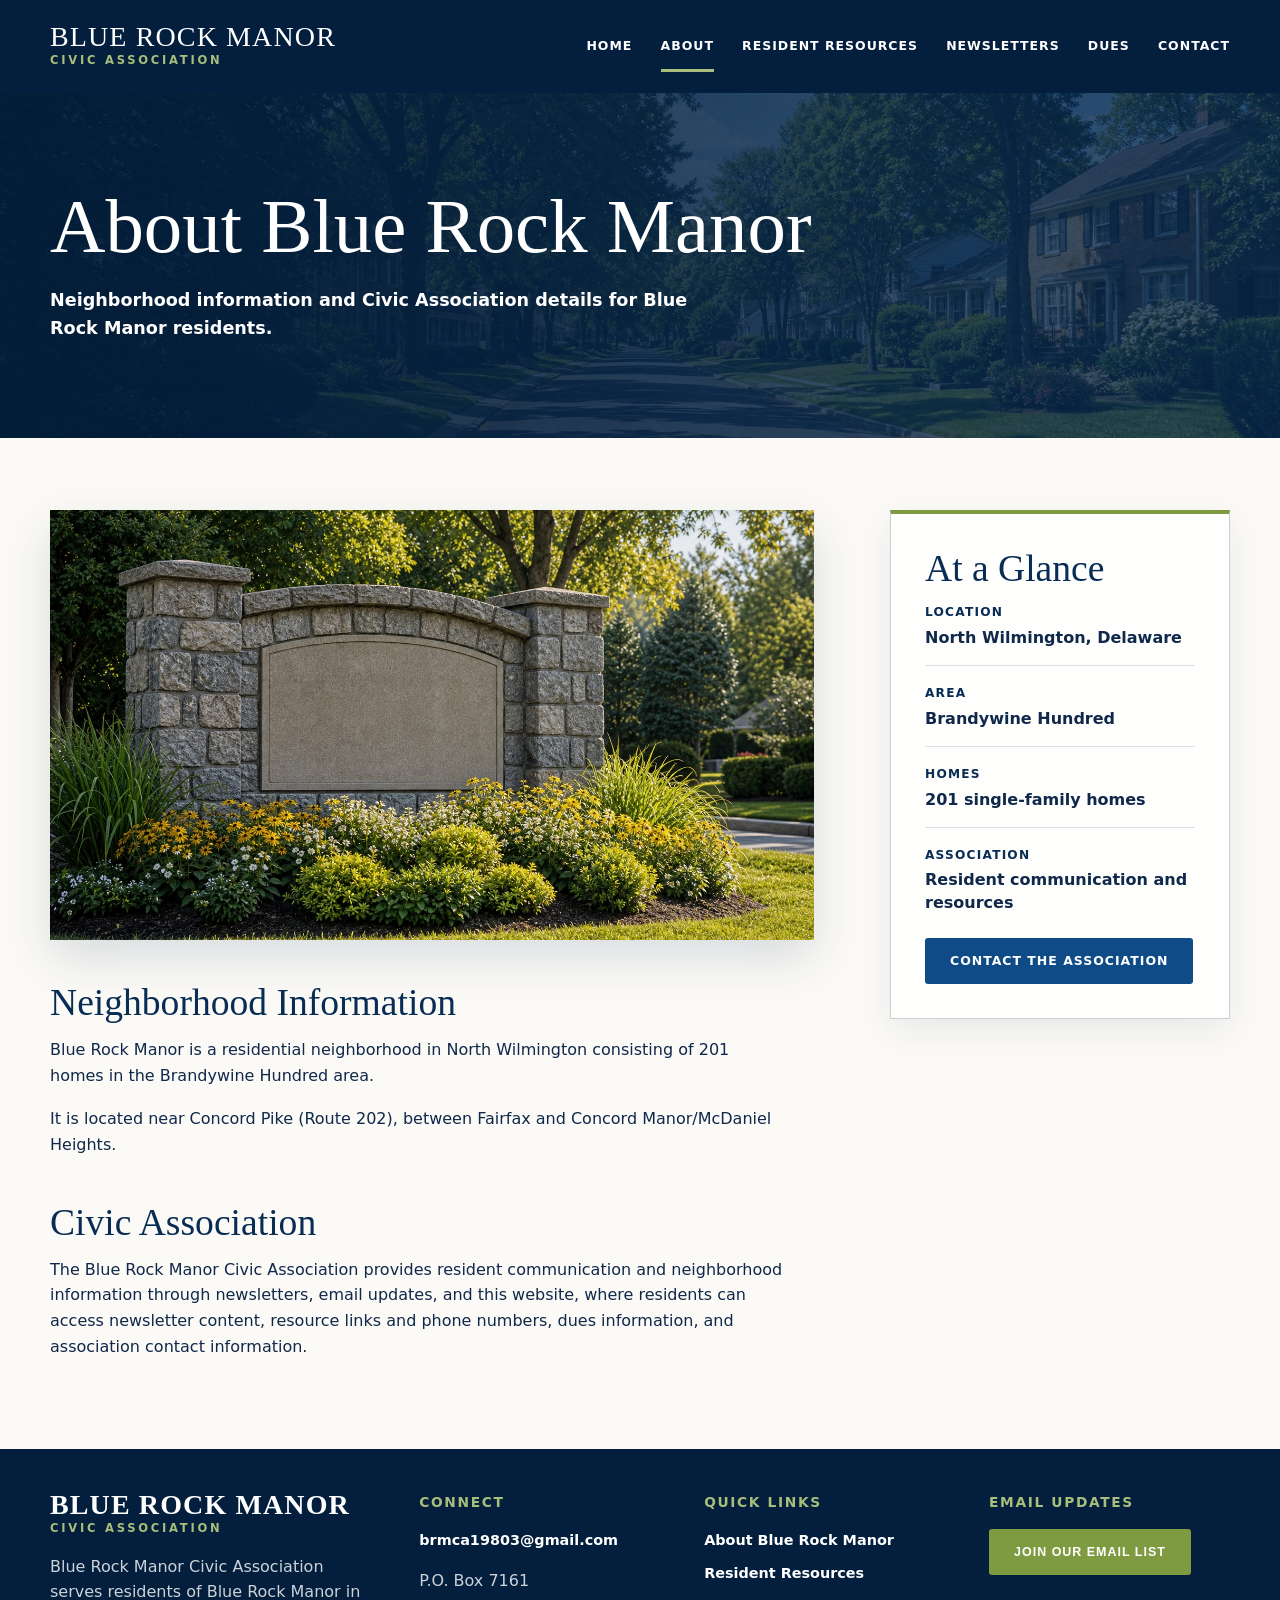
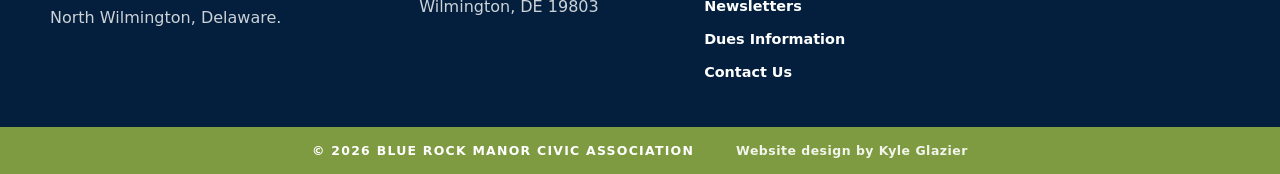
==== pages/about.html @ c907028d "Move site to repository root for GitHub Pages" ====
<!doctype html>
<html lang="en">
  <head>
    <meta charset="utf-8" />
    <meta name="viewport" content="width=device-width,initial-scale=1" />
    <title>About Blue Rock Manor</title>
    <link rel="stylesheet" href="../styles/main.css" />
  </head>
  <body>
    <header class="site-header">
      <div class="container header-inner">
        <a class="brand" href="../index.html" aria-label="Blue Rock Manor Civic Association home">
          <span><span class="brand-name">Blue Rock Manor</span><span class="brand-subtitle">Civic Association</span></span>
        </a>
        <button class="nav-toggle" type="button" aria-expanded="false" aria-controls="mainNav">Menu</button>
        <nav class="main-nav" id="mainNav" aria-label="Primary navigation">
          <a href="../index.html">Home</a>
          <a class="active" href="about.html">About</a>
          <a href="resources.html">Resident Resources</a>
          <a href="newsletters.html">Newsletters</a>
          <a href="dues.html">Dues</a>
          <a href="contact.html">Contact</a>
        </nav>
      </div>
    </header>

    <main>
      <section class="page-hero">
        <div class="container">
          <h1>About Blue Rock Manor</h1>
          <p>Neighborhood information and Civic Association details for Blue Rock Manor residents.</p>
        </div>
      </section>

      <section class="section">
        <div class="container page-grid">
          <div class="page-main">
            <img class="page-feature-image" src="../assets/neighborhood-sign.jpg" alt="Neighborhood entrance sign with landscaping" />
            <h2>Neighborhood Information</h2>
            <p>Blue Rock Manor is a residential neighborhood in North Wilmington consisting of 201 homes in the Brandywine Hundred area.</p>
            <p>It is located near Concord Pike (Route 202), between Fairfax and Concord Manor/McDaniel Heights.</p>

            <h2>Civic Association</h2>
            <p>The Blue Rock Manor Civic Association provides resident communication and neighborhood information through newsletters, email updates, and this website, where residents can access newsletter content, resource links and phone numbers, dues information, and association contact information.</p>
          </div>
          <aside class="page-sidebar glance-card">
            <h2>At a Glance</h2>
            <dl class="glance-list">
              <div>
                <dt>Location</dt>
                <dd>North Wilmington, Delaware</dd>
              </div>
              <div>
                <dt>Area</dt>
                <dd>Brandywine Hundred</dd>
              </div>
              <div>
                <dt>Homes</dt>
                <dd>201 single-family homes</dd>
              </div>
              <div>
                <dt>Association</dt>
                <dd>Resident communication and resources</dd>
              </div>
            </dl>
            <a class="btn btn-primary" href="contact.html">Contact the Association</a>
          </aside>
        </div>
      </section>
    </main>

    <footer class="site-footer">
      <div class="container footer-grid">
        <div>
          <a class="brand footer-brand" href="../index.html"><span><span class="brand-name">Blue Rock Manor</span><span class="brand-subtitle">Civic Association</span></span></a>
          <p>Blue Rock Manor Civic Association serves residents of Blue Rock Manor in North Wilmington, Delaware.</p>
        </div>
        <div><h3>Connect</h3><p><a href="mailto:brmca19803@gmail.com">brmca19803@gmail.com</a></p><p>P.O. Box 7161<br />Wilmington, DE 19803</p></div>
        <div><h3>Quick Links</h3><a href="about.html">About Blue Rock Manor</a><a href="resources.html">Resident Resources</a><a href="newsletters.html">Newsletters</a><a href="dues.html">Dues Information</a><a href="contact.html">Contact Us</a></div>
        <div><h3>Email Updates</h3><button id="signupBtn" class="btn btn-secondary" type="button">Join Our Email List</button></div>
      </div>
      <div class="footer-bar"><span>&copy; 2026 Blue Rock Manor Civic Association</span><span class="footer-credit">Website design by Kyle Glazier</span></div>
    </footer>

    <div id="signupModal" class="modal" aria-hidden="true">
      <div class="modal-content" role="dialog" aria-modal="true" aria-labelledby="modalTitle">
        <button class="modal-close" id="closeModal" type="button" aria-label="Close">&times;</button>
        <h3 id="modalTitle">Join the Resident Email List</h3>
        <form id="modalSignupForm">
          <label><span>First Name</span><input name="first" autocomplete="given-name" placeholder="First Name" required /></label>
          <label><span>Last Name</span><input name="last" autocomplete="family-name" placeholder="Last Name" required /></label>
          <label><span>Email Address</span><input name="email" type="email" autocomplete="email" placeholder="Email Address" required /></label>
          <div class="actions"><button type="submit" class="btn btn-primary">Join Our Email List</button><button type="button" id="cancel" class="btn btn-outline">Cancel</button></div>
        </form>
        <p class="note">Your signup will be sent securely to the Blue Rock Manor mailing list.</p>
      </div>
    </div>
    <script src="../scripts/main.js"></script>
  </body>
</html>
---- styles/main.css ----
:root {
  --navy: #082c54;
  --navy-dark: #031f3d;
  --slate-blue: #385d7c;
  --powder-blue: #a8c8e8;
  --sage: #a8be7a;
  --sage-dark: #7f9b42;
  --stone: #d7d8d2;
  --paper: #fbfaf6;
  --white: #ffffff;
  --ink: #10284a;
  --muted: #5f6f7f;
  --line: rgba(8, 44, 84, 0.22);
  --shadow: 0 18px 45px rgba(8, 44, 84, 0.14);
  --serif: Georgia, "Times New Roman", serif;
  --sans: Inter, system-ui, -apple-system, BlinkMacSystemFont, "Segoe UI", sans-serif;
}

* {
  box-sizing: border-box;
}

html {
  scroll-behavior: smooth;
}

body {
  margin: 0;
  color: var(--ink);
  background: var(--paper);
  font-family: var(--sans);
  line-height: 1.6;
}

img {
  display: block;
  max-width: 100%;
}

a {
  color: inherit;
}

a:focus-visible,
button:focus-visible,
input:focus-visible,
.btn:focus-visible,
.nav-toggle:focus-visible {
  outline: 3px solid var(--sage);
  outline-offset: 3px;
}

input:focus-visible {
  border-color: var(--navy);
}

.container {
  width: min(1180px, calc(100% - 48px));
  margin: 0 auto;
}

.site-header {
  position: sticky;
  top: 0;
  z-index: 20;
  background: var(--navy-dark);
  color: var(--white);
  border-bottom: 1px solid transparent;
  box-shadow: none;
  transition: border-color 180ms ease, box-shadow 180ms ease;
}

.site-header.has-scrolled {
  border-bottom-color: rgba(255, 255, 255, 0.08);
  box-shadow: 0 8px 26px rgba(0, 0, 0, 0.18);
}

.header-inner {
  display: flex;
  align-items: center;
  justify-content: space-between;
  min-height: 92px;
  gap: 28px;
}

.brand {
  display: inline-flex;
  align-items: center;
  gap: 14px;
  color: inherit;
  text-decoration: none;
}

.brand-name {
  display: block;
  font-family: var(--serif);
  font-size: clamp(1.2rem, 2.2vw, 1.75rem);
  line-height: 1;
  letter-spacing: 0.04em;
  text-transform: uppercase;
}

.brand-subtitle {
  display: block;
  color: var(--sage);
  font-size: 0.72rem;
  font-weight: 800;
  letter-spacing: 0.24em;
  text-transform: uppercase;
}

.main-nav {
  display: flex;
  align-items: center;
  gap: clamp(14px, 2.2vw, 34px);
}

.main-nav a {
  position: relative;
  color: var(--white);
  font-size: 0.78rem;
  font-weight: 800;
  letter-spacing: 0.08em;
  text-decoration: none;
  text-transform: uppercase;
}

.main-nav a:focus-visible {
  outline-offset: 8px;
}

.main-nav a::after {
  position: absolute;
  right: 0;
  bottom: -16px;
  left: 0;
  height: 3px;
  background: var(--sage);
  content: "";
  opacity: 0;
  transform: scaleX(0.6);
  transition: 180ms ease;
}

.main-nav a:hover::after,
.main-nav a.active::after {
  opacity: 1;
  transform: scaleX(1);
}

.nav-toggle {
  display: none;
  color: var(--white);
  background: transparent;
  border: 1px solid rgba(255, 255, 255, 0.45);
  border-radius: 4px;
  padding: 8px 12px;
  font-weight: 800;
  letter-spacing: 0.08em;
  text-transform: uppercase;
}

.hero {
  position: relative;
  min-height: clamp(520px, 64vw, 640px);
  overflow: hidden;
  color: var(--white);
}

.hero-media,
.hero-overlay {
  position: absolute;
  inset: 0;
}

.hero-media {
  background-image: url("../assets/neighborhood-street.jpg");
  background-position: center;
  background-size: cover;
}

.hero-overlay {
  background:
    linear-gradient(90deg, rgba(0, 16, 31, 0.82) 0%, rgba(0, 22, 39, 0.46) 42%, rgba(0, 22, 39, 0.12) 100%),
    linear-gradient(180deg, rgba(0, 0, 0, 0.22), rgba(0, 0, 0, 0.1));
}

.hero-content {
  position: relative;
  z-index: 1;
  display: flex;
  min-height: inherit;
  flex-direction: column;
  align-items: flex-start;
  justify-content: center;
  padding: 72px 0;
}

.eyebrow,
.kicker,
.card-label {
  margin: 0 0 12px;
  color: var(--sage-dark);
  font-size: 0.78rem;
  font-weight: 900;
  letter-spacing: 0.12em;
  text-transform: uppercase;
}

.hero .eyebrow {
  color: var(--sage);
}

.hero h1 {
  max-width: 640px;
  margin: 0;
  font-family: var(--serif);
  font-size: clamp(3.4rem, 7vw, 5.8rem);
  font-weight: 500;
  line-height: 0.95;
}

.script-line {
  margin: 14px 0 0;
  color: var(--sage);
  font-family: var(--serif);
  font-size: clamp(2rem, 4.2vw, 3.35rem);
  font-style: italic;
  line-height: 1.1;
}

.hero-copy {
  max-width: 470px;
  margin: 24px 0 26px;
  font-size: 1.1rem;
  font-weight: 750;
}

.btn {
  display: inline-flex;
  align-items: center;
  justify-content: center;
  min-height: 46px;
  padding: 0 24px;
  border: 1px solid transparent;
  border-radius: 3px;
  font-size: 0.78rem;
  font-weight: 900;
  letter-spacing: 0.08em;
  text-align: center;
  text-decoration: none;
  text-transform: uppercase;
  cursor: pointer;
  transition: background-color 180ms ease, border-color 180ms ease, color 180ms ease, transform 180ms ease;
}

.btn-primary {
  color: var(--white);
  background: #0f4b86;
}

.btn-secondary {
  color: var(--white);
  background: var(--sage-dark);
}

.btn-outline {
  color: var(--navy);
  background: transparent;
  border-color: var(--navy);
}

.btn-small {
  min-height: 40px;
  padding: 0 18px;
  color: var(--white);
  background: var(--navy);
  font-size: 0.7rem;
}

.btn:hover {
  transform: translateY(-1px);
}

.btn-primary:hover,
.btn-small:hover {
  background: var(--navy-dark);
}

.btn-secondary:hover {
  background: #6f8938;
}

.btn-outline:hover {
  color: var(--white);
  background: var(--navy);
}

.section {
  padding: clamp(44px, 6vw, 72px) 0;
}

.intro-section {
  background:
    radial-gradient(circle at 85% 70%, rgba(8, 44, 84, 0.08), transparent 24rem),
    var(--paper);
}

.intro-grid {
  display: grid;
  grid-template-columns: minmax(260px, 370px) minmax(280px, 1fr);
  align-items: center;
  gap: clamp(28px, 5vw, 58px);
}

.intro-photo {
  width: 100%;
  aspect-ratio: 4 / 3;
  border-radius: 3px;
  object-fit: cover;
  box-shadow: var(--shadow);
}

.intro-copy h2,
.section-title h2,
.content h1 {
  color: var(--navy);
}

.intro-copy h2,
.content h1 {
  margin: 0 0 16px;
  font-family: var(--serif);
  font-size: clamp(2rem, 4vw, 3rem);
  font-weight: 500;
  line-height: 1.1;
}

.intro-copy p {
  margin: 0 0 16px;
  max-width: 62ch;
}

.section-title {
  display: grid;
  grid-template-columns: 1fr auto 1fr;
  align-items: center;
  gap: 20px;
  margin-bottom: 28px;
}

.section-title span {
  height: 1px;
  background: var(--line);
}

.section-title h2 {
  margin: 0;
  font-size: 1rem;
  font-weight: 900;
  letter-spacing: 0.12em;
  text-align: center;
  text-transform: uppercase;
}

.round-icon {
  display: grid;
  place-items: center;
  color: var(--navy);
  border: 2px solid currentColor;
}

.feature-cards {
  padding-top: clamp(34px, 5vw, 58px);
}

.email-signup-section {
  padding-top: clamp(54px, 7vw, 86px);
  padding-bottom: clamp(20px, 4vw, 34px);
}

.homepage-signup-card {
  max-width: 760px;
  min-height: auto;
  margin: 0 auto;
  padding: clamp(28px, 4vw, 42px);
  text-align: left;
  box-shadow: var(--shadow);
}

.homepage-signup-card h3 {
  text-align: center;
}

.homepage-signup-card > p {
  max-width: 560px;
  margin-right: auto;
  margin-left: auto;
  text-align: center;
}

.feature-card,
.report-box {
  background: rgba(255, 255, 255, 0.72);
  border: 1px solid var(--line);
  padding: clamp(24px, 3vw, 34px);
}

.feature-card {
  min-height: 330px;
}

.feature-card h3 {
  margin: 0 0 14px;
  font-family: var(--serif);
  font-size: 1.45rem;
  line-height: 1.15;
}

.round-icon {
  width: 56px;
  height: 56px;
  margin-bottom: 22px;
  color: var(--white);
  background: var(--sage-dark);
  border-color: var(--sage-dark);
  border-radius: 50%;
}

.newsletter-layout {
  display: grid;
  grid-template-columns: 150px 1fr;
  align-items: center;
  gap: 22px;
}

.updates-card .newsletter-layout {
  grid-template-columns: minmax(180px, 250px) 1fr;
  gap: clamp(24px, 4vw, 44px);
}

.update-list {
  margin: 0 0 20px;
  padding-left: 18px;
}

.update-list li {
  margin: 6px 0;
}

.newsletter-cover {
  display: flex;
  min-height: 210px;
  flex-direction: column;
  justify-content: space-between;
  padding: 28px 16px;
  color: var(--white);
  background:
    linear-gradient(rgba(8, 44, 84, 0.2), rgba(8, 44, 84, 0.62)),
    url("../assets/neighborhood-water.jpg") center / cover;
  box-shadow: 0 16px 26px rgba(8, 44, 84, 0.24);
}

.newsletter-cover span {
  font-family: var(--serif);
  font-size: 1.35rem;
  line-height: 1;
  text-transform: uppercase;
}

.newsletter-cover small {
  font-weight: 850;
  text-transform: uppercase;
}

.signup-card {
  color: var(--white);
  background: var(--navy-dark);
  border: 0;
  text-align: center;
}

.signup-card h3 {
  color: var(--white);
  text-transform: uppercase;
}

.signup-card p,
.signup-card small {
  color: rgba(255, 255, 255, 0.86);
}

.signup-form {
  display: grid;
  gap: 10px;
  margin: 18px 0;
}

.signup-form label,
.modal form label {
  display: grid;
  gap: 6px;
  text-align: left;
}

.signup-form label span,
.modal form label span {
  color: inherit;
  font-size: 0.76rem;
  font-weight: 850;
  letter-spacing: 0.08em;
  text-transform: uppercase;
}

.signup-card .signup-form label span {
  color: rgba(255, 255, 255, 0.9);
}

input {
  width: 100%;
  min-height: 43px;
  padding: 10px 12px;
  border: 1px solid #c8ced5;
  border-radius: 3px;
  font: inherit;
}

button:disabled,
.btn:disabled {
  cursor: wait;
  opacity: 0.72;
}

.form-message {
  margin: 14px 0 0;
  padding: 12px 14px;
  color: var(--navy);
  background: rgba(168, 190, 122, 0.24);
  border: 1px solid rgba(127, 155, 66, 0.45);
  border-radius: 3px;
  font-weight: 800;
}

.form-message[data-type="error"] {
  color: #7a1e1e;
  background: rgba(122, 30, 30, 0.08);
  border-color: rgba(122, 30, 30, 0.25);
}

.signup-card .form-message {
  color: var(--white);
  background: rgba(168, 190, 122, 0.22);
  border-color: rgba(168, 190, 122, 0.54);
}

.resources-section {
  padding-top: clamp(58px, 8vw, 92px);
}

.section-intro {
  margin: -14px 0 34px;
  text-align: center;
}

.resources-grid {
  display: grid;
  grid-template-columns: 1.1fr 1fr 1.15fr;
  gap: clamp(28px, 5vw, 58px);
  align-items: start;
}

.resource-list {
  position: relative;
  display: grid;
  align-content: start;
  gap: 16px;
  padding: clamp(22px, 3vw, 30px);
  background: rgba(255, 255, 255, 0.72);
  border: 1px solid var(--line);
  border-top: 4px solid var(--sage-dark);
}

.resource-list h3,
.report-box h3 {
  margin: 0 0 4px;
  color: var(--navy);
  font-size: 0.86rem;
  font-weight: 900;
  letter-spacing: 0.1em;
  text-transform: uppercase;
}

.phone-list {
  border-top-color: var(--slate-blue);
}

.report-box h3 {
  margin-bottom: 0;
}

.resource-list a,
.report-box a,
.footer-grid a {
  color: var(--navy);
  font-weight: 800;
  text-decoration: underline;
  text-underline-offset: 3px;
}

.phone-list p {
  margin: 0;
  padding-top: 2px;
}

.report-box {
  position: relative;
  display: grid;
  align-content: start;
  gap: 16px;
  border-top: 4px solid var(--navy);
}

.report-box a {
  display: block;
  text-decoration: none;
}

.report-box span {
  text-decoration: underline;
}

.center {
  margin-top: 34px;
  text-align: center;
}

.dues-callout-section {
  padding-top: 0;
}

.dues-callout {
  display: flex;
  align-items: center;
  justify-content: space-between;
  gap: 24px;
  padding: clamp(26px, 4vw, 38px);
  background: rgba(255, 255, 255, 0.72);
  border: 1px solid var(--line);
  box-shadow: 0 12px 32px rgba(8, 44, 84, 0.08);
}

.dues-callout h2 {
  margin: 0 0 8px;
  color: var(--navy);
  font-family: var(--serif);
  font-size: clamp(1.55rem, 3vw, 2.1rem);
  font-weight: 500;
}

.dues-callout p:last-child {
  margin: 0;
}

.site-footer {
  color: var(--white);
  background: var(--navy-dark);
}

.footer-grid {
  display: grid;
  grid-template-columns: 1.35fr 1fr 1fr 1fr;
  gap: 44px;
  padding-top: 42px;
  padding-bottom: 42px;
}

.footer-brand {
  margin-bottom: 16px;
}

.footer-grid h3 {
  margin: 0 0 16px;
  color: var(--sage);
  font-size: 0.86rem;
  letter-spacing: 0.12em;
  text-transform: uppercase;
}

.footer-grid p {
  color: rgba(255, 255, 255, 0.8);
}

.footer-grid a {
  display: block;
  color: var(--white);
  font-size: 0.9rem;
  text-decoration: none;
}

.footer-grid a + a {
  margin-top: 10px;
}

.footer-bar {
  display: flex;
  flex-wrap: wrap;
  justify-content: center;
  gap: 18px 42px;
  padding: 14px 24px;
  color: var(--white);
  background: var(--sage-dark);
  font-size: 0.78rem;
  font-weight: 800;
  letter-spacing: 0.1em;
  text-align: center;
  text-transform: uppercase;
}

.footer-credit {
  font-weight: 700;
  letter-spacing: 0.04em;
  opacity: 0.9;
  text-transform: none;
}

.modal {
  position: fixed;
  inset: 0;
  z-index: 50;
  display: none;
  align-items: center;
  justify-content: center;
  padding: 24px;
  background: rgba(2, 12, 24, 0.58);
}

.modal[aria-hidden="false"] {
  display: flex;
}

.modal-content {
  width: min(440px, 100%);
  padding: 28px;
  color: var(--ink);
  background: var(--white);
  border-radius: 4px;
  box-shadow: var(--shadow);
}

.modal-content h3 {
  margin-top: 0;
  font-family: var(--serif);
  font-size: 1.8rem;
}

.modal-close {
  float: right;
  border: 0;
  color: var(--navy);
  background: transparent;
  font-size: 28px;
  cursor: pointer;
}

.modal form label {
  margin: 10px 0;
  font-weight: 800;
}

.actions {
  display: flex;
  gap: 10px;
  margin-top: 18px;
}

.note {
  color: var(--muted);
  font-size: 0.9rem;
}

.content {
  max-width: 860px;
  padding-top: 48px;
  padding-bottom: 48px;
}

.content h2 {
  margin-top: 34px;
  color: var(--navy);
}

.content .link,
.link {
  color: #0f4b86;
  font-weight: 800;
}

.newsletter-list li {
  margin: 10px 0;
}

.page-hero {
  padding: clamp(58px, 8vw, 96px) 0;
  color: var(--white);
  background:
    linear-gradient(90deg, rgba(3, 31, 61, 0.92), rgba(8, 44, 84, 0.76)),
    url("../assets/neighborhood-street.jpg") center / cover;
}

.page-hero h1 {
  max-width: 780px;
  margin: 0;
  font-family: var(--serif);
  font-size: clamp(2.8rem, 6vw, 5rem);
  font-weight: 500;
  line-height: 1;
}

.page-hero p:last-child {
  max-width: 680px;
  margin: 20px 0 0;
  font-size: 1.1rem;
  font-weight: 700;
}

.page-grid {
  display: grid;
  grid-template-columns: minmax(0, 1fr) 340px;
  gap: clamp(36px, 6vw, 76px);
  align-items: start;
}

.page-main,
.article-page {
  color: var(--ink);
}

.page-main h2,
.page-sidebar h2,
.newsletter-tile h2,
.contact-card h2,
.article-page h2 {
  margin: 0 0 14px;
  color: var(--navy);
  font-family: var(--serif);
  font-size: clamp(1.7rem, 3vw, 2.35rem);
  font-weight: 500;
  line-height: 1.1;
}

.page-main h2:not(:first-of-type) {
  margin-top: clamp(30px, 5vw, 44px);
}

.page-main p {
  margin: 0 0 18px;
  max-width: 72ch;
}

.page-feature-image {
  width: 100%;
  aspect-ratio: 16 / 9;
  margin-bottom: clamp(30px, 5vw, 42px);
  object-fit: cover;
  object-position: center;
  box-shadow: var(--shadow);
}

.page-sidebar,
.contact-card,
.newsletter-tile,
.resource-cards article,
.article-page {
  background: rgba(255, 255, 255, 0.78);
  border: 1px solid var(--line);
  padding: clamp(24px, 3vw, 34px);
}

.page-sidebar {
  position: sticky;
  top: 122px;
}

.page-sidebar p {
  margin: 0 0 18px;
}

.glance-card {
  border-top: 4px solid var(--sage-dark);
  box-shadow: 0 12px 32px rgba(8, 44, 84, 0.08);
}

.glance-list {
  display: grid;
  gap: 18px;
  margin: 0 0 24px;
}

.glance-list div {
  padding-bottom: 16px;
  border-bottom: 1px solid rgba(8, 44, 84, 0.14);
}

.glance-list div:last-child {
  padding-bottom: 0;
  border-bottom: 0;
}

.glance-list dt {
  margin-bottom: 4px;
  color: var(--navy);
  font-size: 0.76rem;
  font-weight: 900;
  letter-spacing: 0.1em;
  text-transform: uppercase;
}

.glance-list dd {
  margin: 0;
  color: var(--ink);
  font-weight: 750;
  line-height: 1.4;
}

.resource-cards {
  display: grid;
  gap: clamp(28px, 4vw, 40px);
}

.resources-page-grid {
  grid-template-columns: 1fr;
}

.resource-cards article {
  display: grid;
  gap: 22px;
}

.resource-cards a,
.contact-card a {
  color: var(--navy);
  font-weight: 850;
  text-decoration: underline;
  text-underline-offset: 3px;
}

.resource-group {
  border-top: 5px solid var(--sage-dark);
  box-shadow: 0 12px 32px rgba(8, 44, 84, 0.08);
}

.phone-group {
  border-top-color: var(--slate-blue);
}

.report-group {
  border-top-color: var(--navy);
  background:
    linear-gradient(180deg, rgba(8, 44, 84, 0.04), rgba(255, 255, 255, 0.78) 42%),
    rgba(255, 255, 255, 0.78);
}

.resource-link-list {
  display: grid;
  grid-template-columns: repeat(2, minmax(0, 1fr));
  gap: 16px;
}

.resource-link-list a {
  display: grid;
  gap: 5px;
  padding: 18px;
  background: rgba(255, 255, 255, 0.72);
  border: 1px solid rgba(8, 44, 84, 0.14);
  text-decoration: none;
}

.resource-link-list span,
.report-action-grid span {
  color: var(--muted);
  font-weight: 650;
  line-height: 1.4;
}

.phone-card-grid {
  display: grid;
  grid-template-columns: repeat(2, minmax(0, 1fr));
  gap: 16px;
}

.phone-card-grid p {
  margin: 0;
  padding: 20px;
  background: rgba(56, 93, 124, 0.08);
  border: 1px solid rgba(56, 93, 124, 0.2);
}

.phone-card-grid strong,
.phone-card-grid span {
  display: block;
}

.phone-card-grid span {
  margin-top: 6px;
  color: var(--navy);
  font-size: clamp(1.2rem, 2.4vw, 1.55rem);
  font-weight: 900;
  letter-spacing: 0.02em;
}

.report-action-grid {
  display: grid;
  grid-template-columns: repeat(3, minmax(0, 1fr));
  gap: 16px;
}

.report-action-grid a {
  display: grid;
  gap: 6px;
  align-content: start;
  min-height: 140px;
  padding: 22px;
  color: var(--white);
  background: var(--navy);
  border: 1px solid rgba(255, 255, 255, 0.14);
  text-decoration: none;
}

.report-action-grid a:hover {
  background: var(--navy-dark);
}

.report-action-grid strong {
  font-size: 1.02rem;
}

.report-action-grid span {
  color: rgba(255, 255, 255, 0.78);
}

.newsletter-page-grid {
  display: grid;
  gap: clamp(28px, 5vw, 46px);
}

.newsletter-tile {
  display: grid;
  gap: 24px;
}

.newsletter-tile.featured {
  align-items: center;
  border-top: 5px solid var(--sage-dark);
  box-shadow: 0 14px 34px rgba(8, 44, 84, 0.1);
}

.newsletter-tile .newsletter-cover {
  min-height: 280px;
}

.newsletter-section > .kicker {
  margin-bottom: 16px;
}

.archive-title {
  margin-bottom: 18px;
}

.archive-item {
  grid-template-columns: 1fr auto;
  align-items: center;
}

.newsletter-signup-callout {
  display: flex;
  align-items: center;
  justify-content: space-between;
  gap: 24px;
  padding: clamp(24px, 4vw, 34px);
  color: var(--white);
  background: var(--navy-dark);
}

.newsletter-signup-callout h2 {
  margin: 0 0 8px;
  color: var(--white);
  font-family: var(--serif);
  font-size: clamp(1.8rem, 3vw, 2.4rem);
  font-weight: 500;
}

.newsletter-signup-callout p {
  margin: 0;
  color: rgba(255, 255, 255, 0.82);
}

.contact-grid {
  display: grid;
  grid-template-columns: repeat(2, 1fr);
  gap: 24px;
}

.contact-card {
  border-top: 5px solid var(--sage-dark);
  box-shadow: 0 12px 32px rgba(8, 44, 84, 0.08);
}

.contact-card h2 {
  margin-bottom: 16px;
}

.contact-card a {
  display: inline-block;
  font-size: 1.08rem;
}

.contact-card address {
  font-style: normal;
  font-weight: 750;
  line-height: 1.65;
}

.contact-signup-card {
  grid-column: 1 / -1;
  display: grid;
  grid-template-columns: minmax(220px, 0.9fr) minmax(300px, 1.1fr);
  gap: clamp(22px, 4vw, 46px);
  align-items: start;
  border-top-color: var(--navy);
}

.contact-signup-card .note {
  grid-column: 2;
  margin-top: -8px;
}

.contact-signup-form {
  margin: 0;
}

.contact-signup-form .btn {
  justify-self: start;
}

.article-page {
  max-width: 860px;
  margin-top: clamp(42px, 6vw, 72px);
  margin-bottom: clamp(42px, 6vw, 72px);
}

.article-page .btn {
  margin-top: 14px;
}

.newsletter-article {
  max-width: 1120px;
  padding: clamp(22px, 4vw, 34px);
}

.newsletter-meta {
  display: flex;
  flex-wrap: wrap;
  align-items: center;
  justify-content: space-between;
  gap: 8px 22px;
  margin-bottom: 18px;
  padding-bottom: 16px;
  color: var(--muted);
  border-bottom: 1px solid rgba(8, 44, 84, 0.14);
  font-size: 0.95rem;
  font-weight: 700;
}

.newsletter-meta strong {
  color: var(--navy);
}

.pdf-actions {
  display: flex;
  flex-wrap: wrap;
  justify-content: flex-start;
  gap: 10px;
  margin-bottom: 20px;
}

.pdf-actions .btn,
.article-page .back-link {
  margin-top: 0;
}

.pdf-viewer {
  overflow: hidden;
  height: min(82vh, 980px);
  min-height: 760px;
  background: rgba(8, 44, 84, 0.06);
  border: 1px solid var(--line);
}

.pdf-frame {
  display: block;
  width: 100%;
  height: 100%;
  border: 0;
}

.pdf-viewer p {
  max-width: 620px;
  margin: 0;
  padding: 28px;
}

.article-page .back-link {
  margin-top: 24px;
}

.dues-page-grid {
  display: grid;
  grid-template-columns: minmax(260px, 0.85fr) minmax(300px, 1fr);
  gap: 24px;
  align-items: stretch;
}

.dues-summary-card,
.dues-detail-card {
  background: rgba(255, 255, 255, 0.78);
  border: 1px solid var(--line);
  padding: clamp(24px, 3vw, 34px);
}

.dues-summary-card {
  color: var(--white);
  background: var(--navy-dark);
  border-color: var(--navy-dark);
}

.dues-summary-card .kicker,
.dues-summary-card h2 {
  color: var(--white);
}

.dues-summary-card h2 {
  margin: 0 0 16px;
  font-family: var(--serif);
  font-size: clamp(2.4rem, 5vw, 4rem);
  font-weight: 500;
  line-height: 1;
}

.dues-detail-card h2 {
  margin: 0 0 14px;
  color: var(--navy);
  font-family: var(--serif);
  font-size: clamp(1.7rem, 3vw, 2.35rem);
  font-weight: 500;
  line-height: 1.1;
}

.dues-detail-card address {
  font-style: normal;
  font-weight: 800;
}

.payment-card {
  border-top: 5px solid var(--sage-dark);
  box-shadow: 0 12px 32px rgba(8, 44, 84, 0.08);
}

.payment-detail-list {
  display: grid;
  gap: 16px;
}

.payment-detail-list div {
  padding: 16px;
  background: rgba(255, 255, 255, 0.72);
  border: 1px solid rgba(8, 44, 84, 0.14);
}

.payment-detail-list span {
  display: block;
  margin-bottom: 5px;
  color: var(--muted);
  font-size: 0.76rem;
  font-weight: 900;
  letter-spacing: 0.1em;
  text-transform: uppercase;
}

.payment-detail-list strong,
.payment-detail-list address {
  color: var(--navy);
  font-size: 1.05rem;
  line-height: 1.45;
}

@media (max-width: 980px) {
  .header-inner {
    min-height: 78px;
  }

  .nav-toggle {
    display: inline-flex;
  }

  .main-nav {
    position: absolute;
    top: 100%;
    right: 0;
    left: 0;
    display: none;
    flex-direction: column;
    align-items: flex-start;
    gap: 0;
    padding: 10px 24px 22px;
    background: var(--navy-dark);
  }

  .main-nav.is-open {
    display: flex;
  }

  .main-nav a {
    width: 100%;
    padding: 12px 0;
  }

  .main-nav a::after {
    bottom: 6px;
    right: auto;
    width: 64px;
  }

  .intro-grid,
  .resources-grid,
  .footer-grid,
  .page-grid,
  .contact-grid,
  .dues-page-grid {
    grid-template-columns: 1fr 1fr;
  }

  .resources-page-grid {
    grid-template-columns: 1fr;
  }

  .signup-card,
  .report-box,
  .contact-signup-card {
    grid-column: 1 / -1;
  }

  .contact-signup-card {
    grid-template-columns: 1fr;
  }

  .contact-signup-card .note {
    grid-column: 1;
    margin-top: 0;
  }

  .page-sidebar {
    position: static;
  }

  .report-action-grid {
    grid-template-columns: 1fr;
  }

}

@media (max-width: 700px) {
  .container {
    width: min(100% - 32px, 1180px);
  }

  .brand-name {
    font-size: 1.05rem;
  }

  .brand-subtitle {
    font-size: 0.62rem;
  }

  .hero {
    min-height: 560px;
  }

  .hero h1 {
    font-size: clamp(3rem, 16vw, 4.2rem);
  }

  .intro-grid,
  .resources-grid,
  .footer-grid,
  .newsletter-layout,
  .page-grid,
  .contact-grid,
  .dues-page-grid,
  .newsletter-tile.featured,
  .archive-item {
    grid-template-columns: 1fr;
  }

  .newsletter-signup-callout {
    align-items: flex-start;
    flex-direction: column;
  }

  .feature-card {
    min-height: auto;
  }

  .dues-callout {
    align-items: flex-start;
    flex-direction: column;
  }

  .resource-link-list,
  .phone-card-grid {
    grid-template-columns: 1fr;
  }

  .newsletter-meta,
  .pdf-actions {
    align-items: stretch;
    flex-direction: column;
  }

  .pdf-actions .btn {
    width: 100%;
  }

  .pdf-viewer {
    height: 520px;
    min-height: 0;
  }

  .actions {
    flex-direction: column;
  }
}
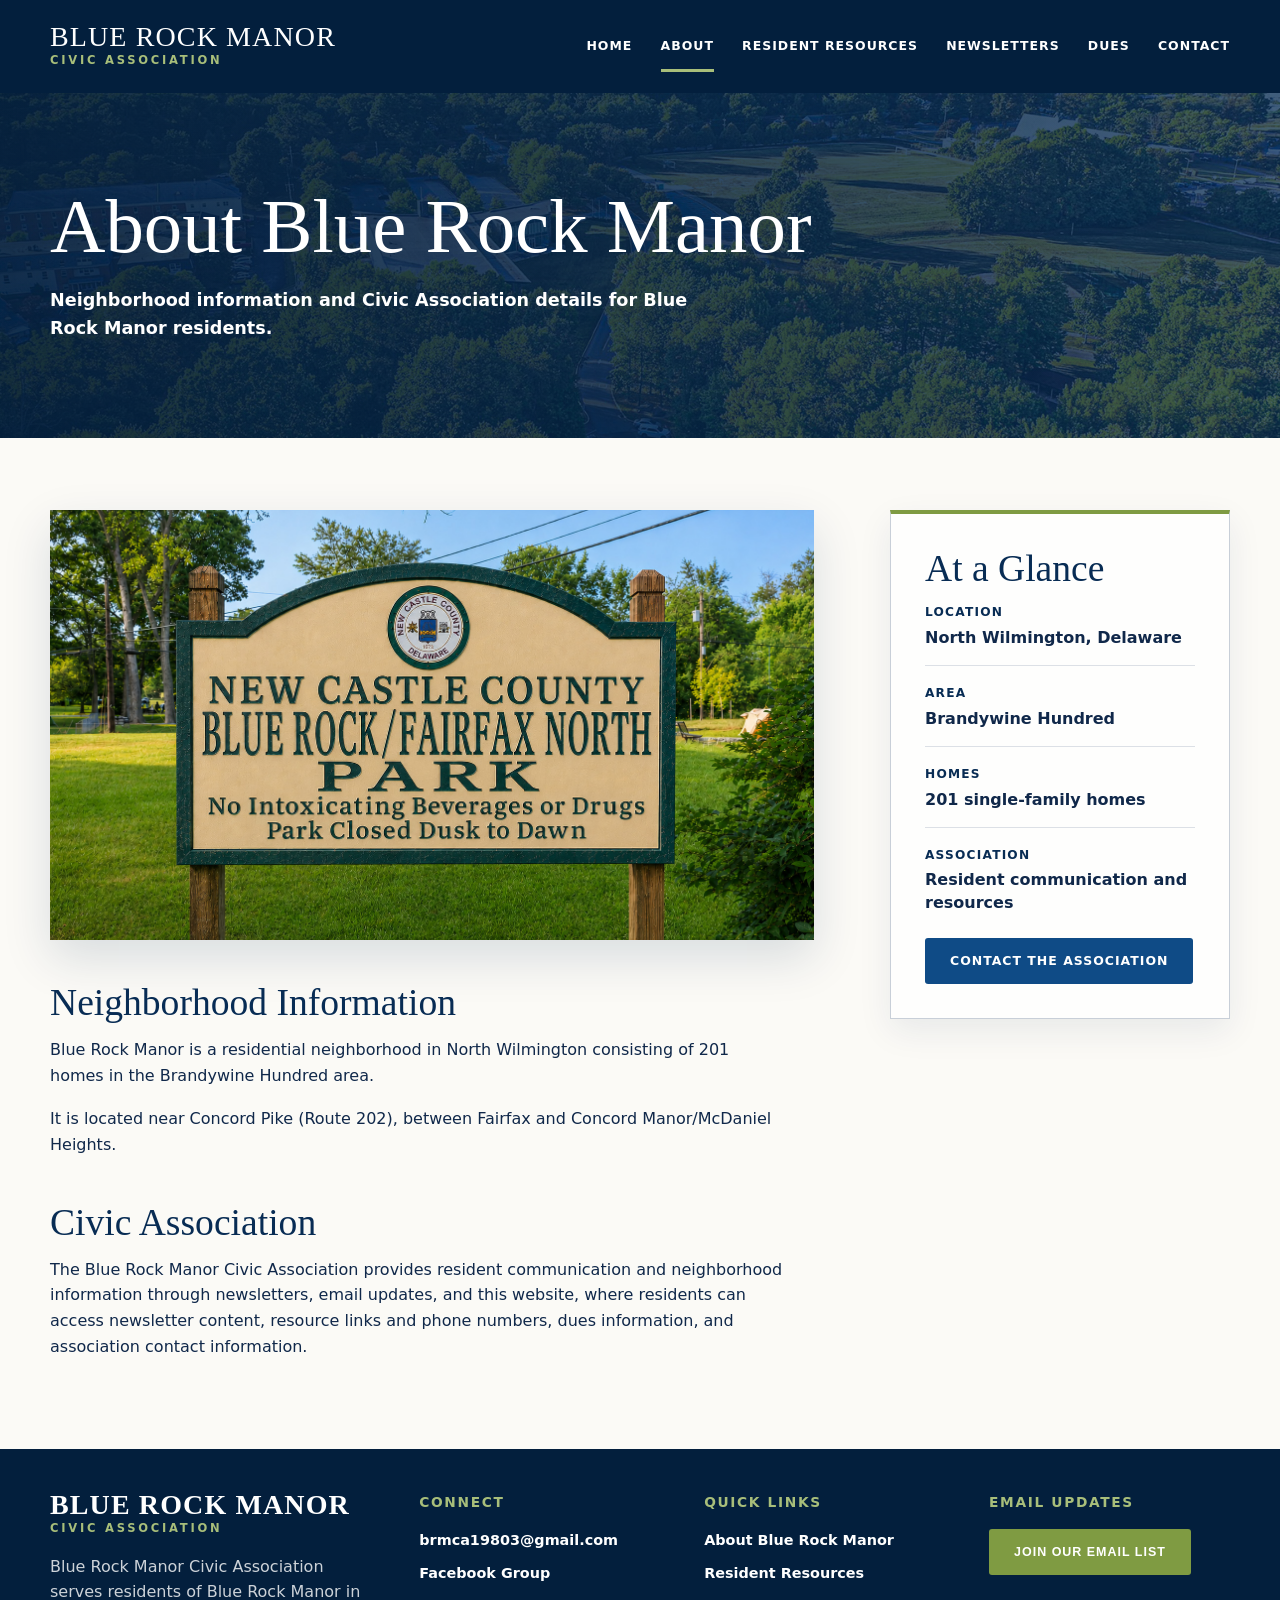
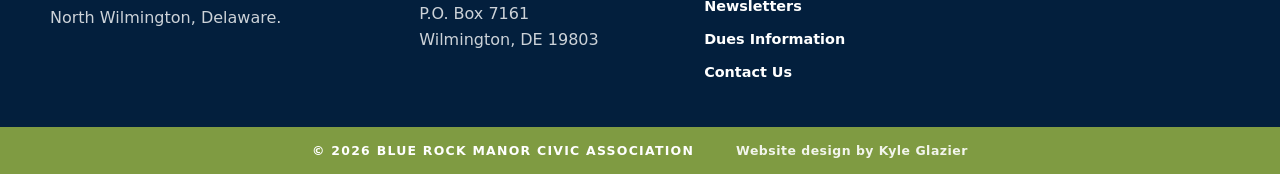
==== commit 9c733fe2: "Add community Facebook group links" ====
--- a/pages/about.html
+++ b/pages/about.html
@@ -75,7 +75,7 @@
           <a class="brand footer-brand" href="../index.html"><span><span class="brand-name">Blue Rock Manor</span><span class="brand-subtitle">Civic Association</span></span></a>
           <p>Blue Rock Manor Civic Association serves residents of Blue Rock Manor in North Wilmington, Delaware.</p>
         </div>
-        <div><h3>Connect</h3><p><a href="mailto:brmca19803@gmail.com">brmca19803@gmail.com</a></p><p>P.O. Box 7161<br />Wilmington, DE 19803</p></div>
+        <div><h3>Connect</h3><p><a href="mailto:brmca19803@gmail.com">brmca19803@gmail.com</a><a href="https://www.facebook.com/share/g/1CXZdKDyFz/" target="_blank" rel="noreferrer">Facebook Group</a></p><p>P.O. Box 7161<br />Wilmington, DE 19803</p></div>
         <div><h3>Quick Links</h3><a href="about.html">About Blue Rock Manor</a><a href="resources.html">Resident Resources</a><a href="newsletters.html">Newsletters</a><a href="dues.html">Dues Information</a><a href="contact.html">Contact Us</a></div>
         <div><h3>Email Updates</h3><button id="signupBtn" class="btn btn-secondary" type="button">Join Our Email List</button></div>
       </div>
--- a/styles/main.css
+++ b/styles/main.css
@@ -174,8 +174,8 @@
 }
 
 .hero-media {
-  background-image: url("../assets/neighborhood-street.jpg");
-  background-position: center;
+  background-image: url("../assets/neighborhood-aerial.jpg");
+  background-position: center 48%;
   background-size: cover;
 }
 
@@ -457,7 +457,7 @@
   color: var(--white);
   background:
     linear-gradient(rgba(8, 44, 84, 0.2), rgba(8, 44, 84, 0.62)),
-    url("../assets/neighborhood-water.jpg") center / cover;
+    url("../assets/neighborhood-library.jpg") 42% center / cover;
   box-shadow: 0 16px 26px rgba(8, 44, 84, 0.24);
 }
 
@@ -804,7 +804,13 @@
   color: var(--white);
   background:
     linear-gradient(90deg, rgba(3, 31, 61, 0.92), rgba(8, 44, 84, 0.76)),
-    url("../assets/neighborhood-street.jpg") center / cover;
+    url("../assets/neighborhood-aerial.jpg") center 46% / cover;
+}
+
+.newsletter-detail-hero {
+  background:
+    linear-gradient(90deg, rgba(3, 31, 61, 0.92), rgba(8, 44, 84, 0.7)),
+    url("../assets/neighborhood-library.jpg") 42% center / cover;
 }
 
 .page-hero h1 {
@@ -1389,6 +1395,10 @@
     font-size: clamp(3rem, 16vw, 4.2rem);
   }
 
+  .hero-media {
+    background-position: 52% center;
+  }
+
   .intro-grid,
   .resources-grid,
   .footer-grid,
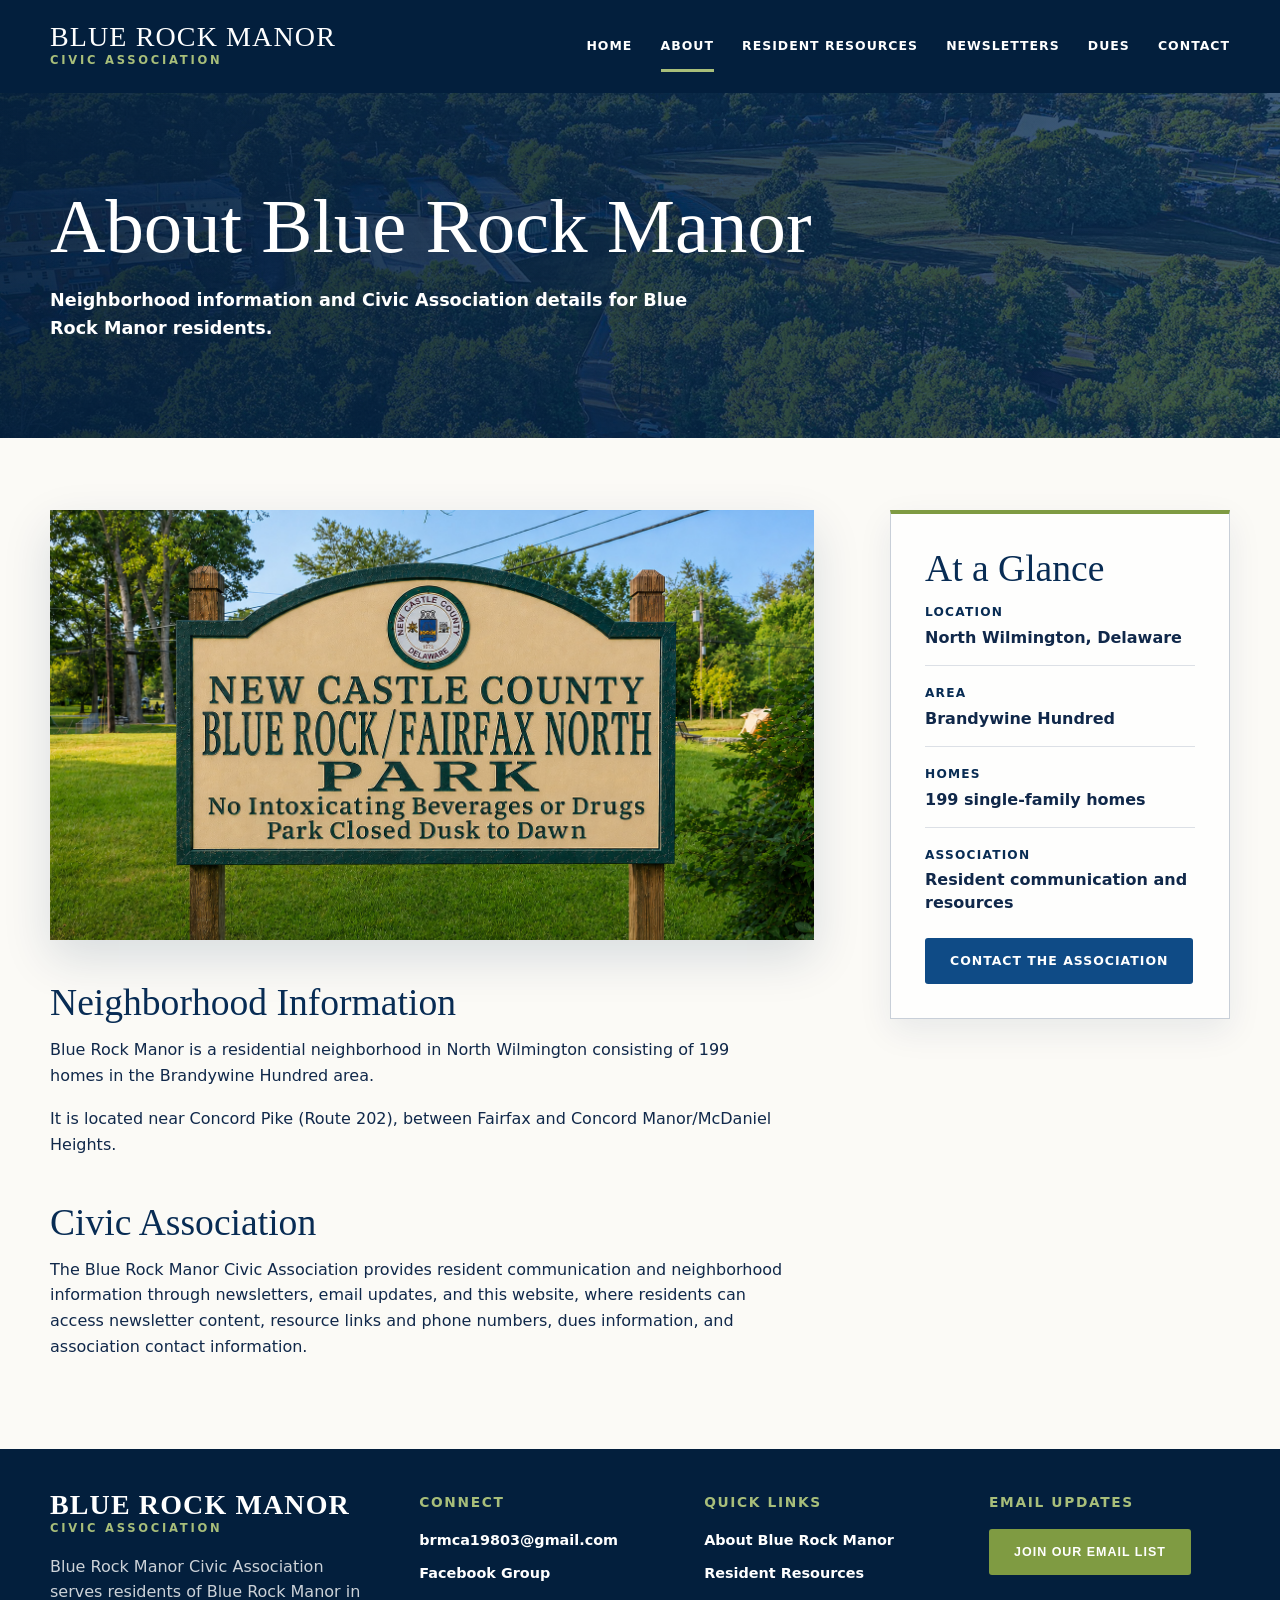
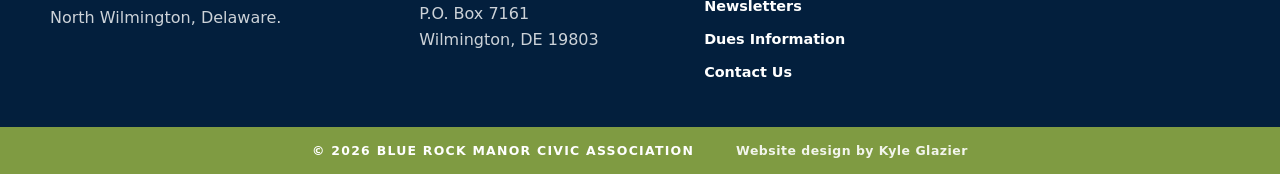
==== commit 299ae04b: "Update about page home count to 199" ====
--- a/pages/about.html
+++ b/pages/about.html
@@ -37,7 +37,7 @@
           <div class="page-main">
             <img class="page-feature-image" src="../assets/neighborhood-sign.jpg" alt="Neighborhood entrance sign with landscaping" />
             <h2>Neighborhood Information</h2>
-            <p>Blue Rock Manor is a residential neighborhood in North Wilmington consisting of 201 homes in the Brandywine Hundred area.</p>
+            <p>Blue Rock Manor is a residential neighborhood in North Wilmington consisting of 199 homes in the Brandywine Hundred area.</p>
             <p>It is located near Concord Pike (Route 202), between Fairfax and Concord Manor/McDaniel Heights.</p>
 
             <h2>Civic Association</h2>
@@ -56,7 +56,7 @@
               </div>
               <div>
                 <dt>Homes</dt>
-                <dd>201 single-family homes</dd>
+                <dd>199 single-family homes</dd>
               </div>
               <div>
                 <dt>Association</dt>
--- a/styles/main.css
+++ b/styles/main.css
@@ -379,10 +379,19 @@
   padding-bottom: clamp(20px, 4vw, 34px);
 }
 
-.homepage-signup-card {
-  max-width: 760px;
+.email-signup-section .section-title {
+  margin-bottom: 24px;
+}
+
+.communication-grid {
+  display: grid;
+  grid-template-columns: minmax(320px, 1.2fr) minmax(280px, 0.8fr);
+  gap: 24px;
+  align-items: stretch;
+}
+
+.feature-card.homepage-signup-card {
   min-height: auto;
-  margin: 0 auto;
   padding: clamp(28px, 4vw, 42px);
   text-align: left;
   box-shadow: var(--shadow);
@@ -399,6 +408,29 @@
   text-align: center;
 }
 
+.feature-card.facebook-card {
+  display: flex;
+  min-height: auto;
+  flex-direction: column;
+  justify-content: flex-start;
+  background: rgba(255, 255, 255, 0.78);
+  border-top: 5px solid var(--sage-dark);
+  box-shadow: 0 12px 32px rgba(8, 44, 84, 0.08);
+}
+
+.facebook-card h3 {
+  color: var(--navy);
+}
+
+.facebook-card p:not(.kicker) {
+  margin: 0 0 22px;
+}
+
+.facebook-card .btn {
+  align-self: flex-start;
+  margin-top: auto;
+}
+
 .feature-card,
 .report-box {
   background: rgba(255, 255, 255, 0.72);
@@ -408,6 +440,11 @@
 
 .feature-card {
   min-height: 330px;
+}
+
+.communication-card {
+  min-height: auto;
+  padding: clamp(28px, 4vw, 42px);
 }
 
 .feature-card h3 {
@@ -1299,6 +1336,12 @@
   line-height: 1.45;
 }
 
+.payment-detail-list p {
+  margin: 8px 0 0;
+  color: var(--muted);
+  font-weight: 650;
+}
+
 @media (max-width: 980px) {
   .header-inner {
     min-height: 78px;
@@ -1337,6 +1380,7 @@
   }
 
   .intro-grid,
+  .communication-grid,
   .resources-grid,
   .footer-grid,
   .page-grid,
@@ -1400,6 +1444,7 @@
   }
 
   .intro-grid,
+  .communication-grid,
   .resources-grid,
   .footer-grid,
   .newsletter-layout,
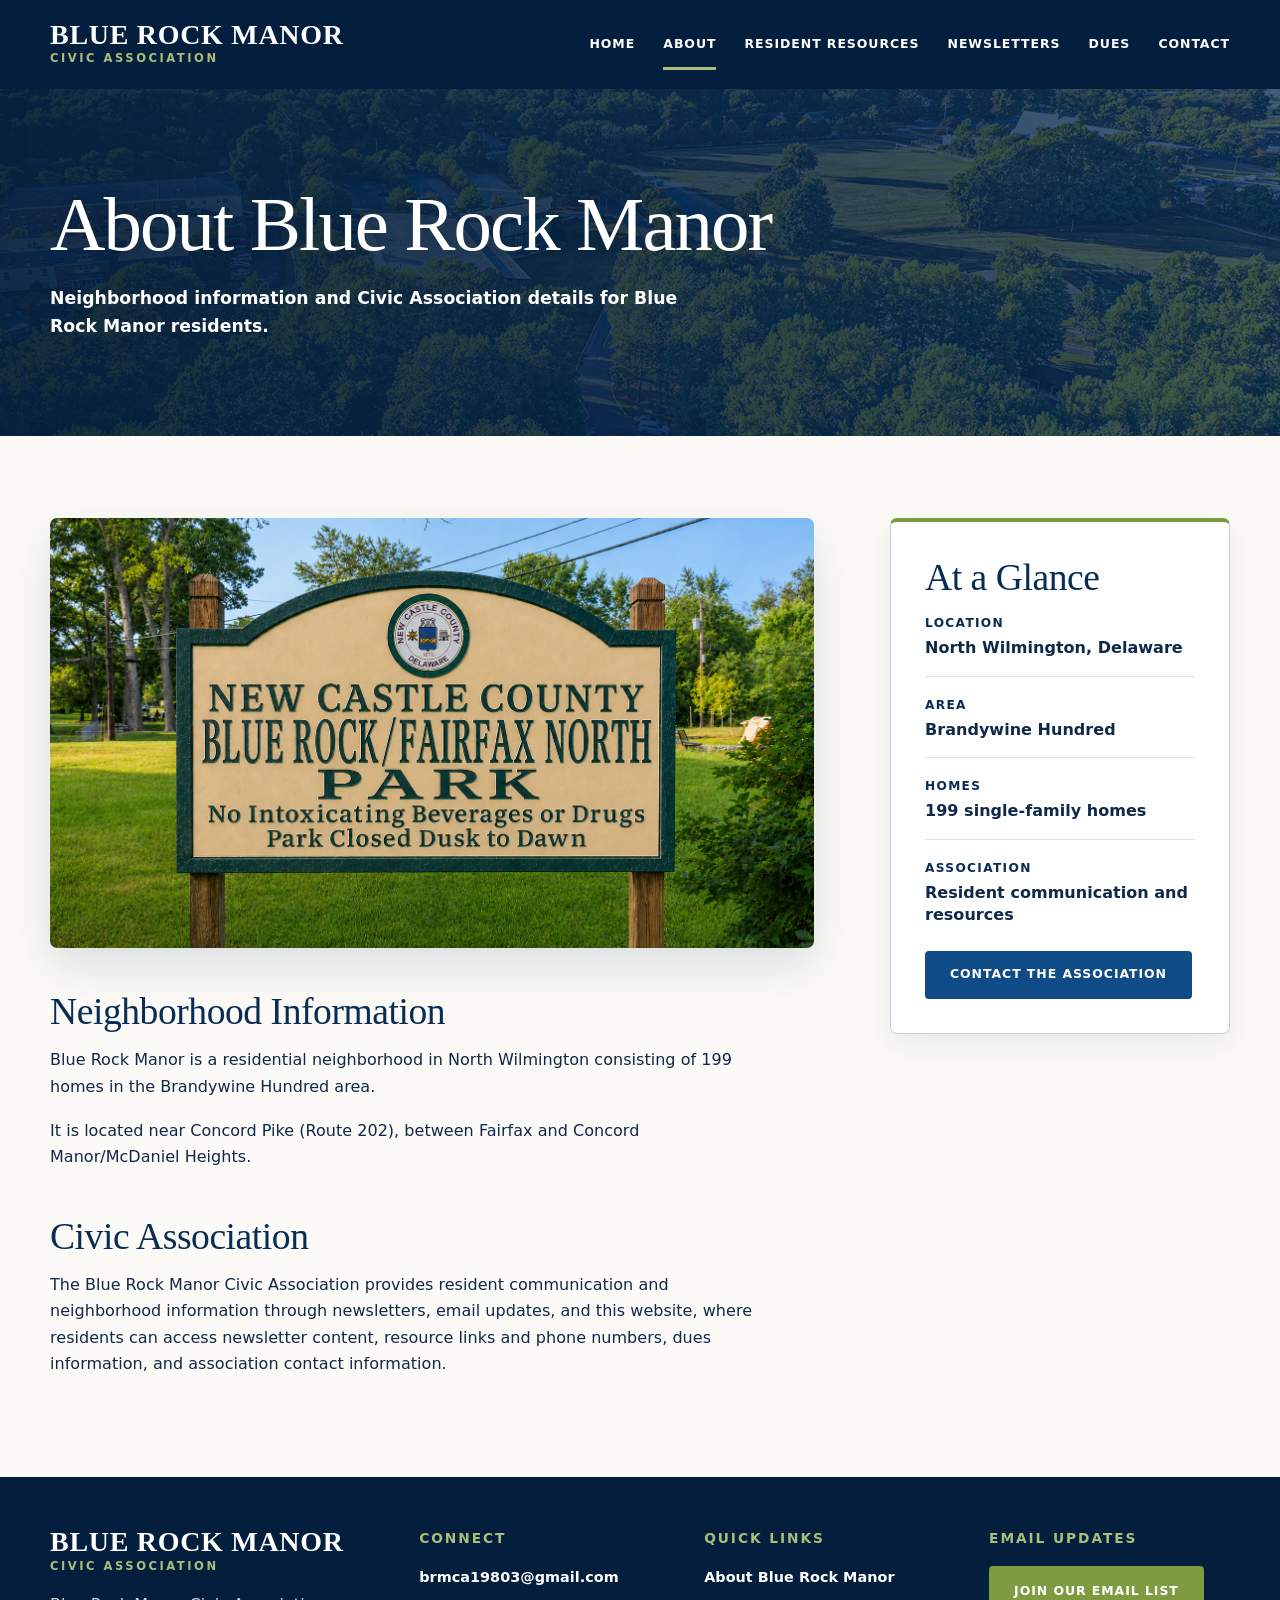
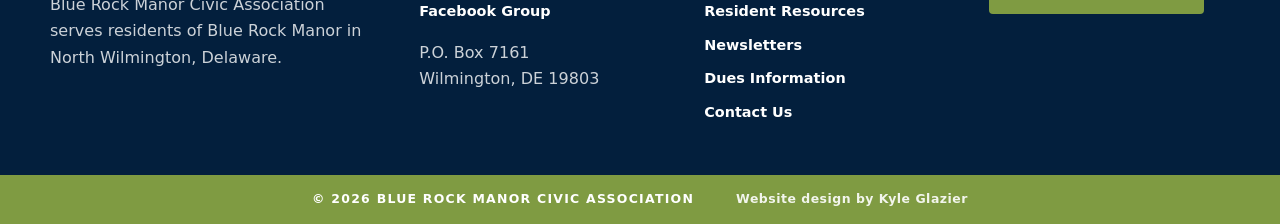
==== commit 52c09ca0: "Polish site typography and visual consistency" ====
--- a/pages/about.html
+++ b/pages/about.html
@@ -15,7 +15,7 @@
         <button class="nav-toggle" type="button" aria-expanded="false" aria-controls="mainNav">Menu</button>
         <nav class="main-nav" id="mainNav" aria-label="Primary navigation">
           <a href="../index.html">Home</a>
-          <a class="active" href="about.html">About</a>
+          <a class="active" href="about.html" aria-current="page">About</a>
           <a href="resources.html">Resident Resources</a>
           <a href="newsletters.html">Newsletters</a>
           <a href="dues.html">Dues</a>
--- a/styles/main.css
+++ b/styles/main.css
@@ -11,9 +11,13 @@
   --ink: #10284a;
   --muted: #5f6f7f;
   --line: rgba(8, 44, 84, 0.22);
-  --shadow: 0 18px 45px rgba(8, 44, 84, 0.14);
-  --serif: Georgia, "Times New Roman", serif;
-  --sans: Inter, system-ui, -apple-system, BlinkMacSystemFont, "Segoe UI", sans-serif;
+  --surface: rgba(255, 255, 255, 0.82);
+  --shadow-sm: 0 10px 28px rgba(8, 44, 84, 0.08);
+  --shadow: 0 18px 45px rgba(8, 44, 84, 0.13);
+  --radius-sm: 4px;
+  --radius: 7px;
+  --serif: "Iowan Old Style", "Palatino Linotype", Palatino, Georgia, serif;
+  --sans: "Avenir Next", Avenir, Inter, system-ui, -apple-system, BlinkMacSystemFont, "Segoe UI", sans-serif;
 }
 
 * {
@@ -29,7 +33,11 @@
   color: var(--ink);
   background: var(--paper);
   font-family: var(--sans);
-  line-height: 1.6;
+  font-size: 1rem;
+  line-height: 1.65;
+  letter-spacing: 0.002em;
+  text-rendering: optimizeLegibility;
+  -webkit-font-smoothing: antialiased;
 }
 
 img {
@@ -37,8 +45,20 @@
   max-width: 100%;
 }
 
+h1,
+h2,
+h3 {
+  text-wrap: balance;
+}
+
+p {
+  text-wrap: pretty;
+}
+
 a {
   color: inherit;
+  text-decoration-thickness: 1px;
+  text-underline-offset: 3px;
 }
 
 a:focus-visible,
@@ -79,7 +99,7 @@
   display: flex;
   align-items: center;
   justify-content: space-between;
-  min-height: 92px;
+  min-height: 88px;
   gap: 28px;
 }
 
@@ -95,8 +115,9 @@
   display: block;
   font-family: var(--serif);
   font-size: clamp(1.2rem, 2.2vw, 1.75rem);
-  line-height: 1;
-  letter-spacing: 0.04em;
+  font-weight: 600;
+  line-height: 1.05;
+  letter-spacing: 0.025em;
   text-transform: uppercase;
 }
 
@@ -104,8 +125,8 @@
   display: block;
   color: var(--sage);
   font-size: 0.72rem;
-  font-weight: 800;
-  letter-spacing: 0.24em;
+  font-weight: 700;
+  letter-spacing: 0.22em;
   text-transform: uppercase;
 }
 
@@ -119,8 +140,8 @@
   position: relative;
   color: var(--white);
   font-size: 0.78rem;
-  font-weight: 800;
-  letter-spacing: 0.08em;
+  font-weight: 700;
+  letter-spacing: 0.075em;
   text-decoration: none;
   text-transform: uppercase;
 }
@@ -155,7 +176,8 @@
   border: 1px solid rgba(255, 255, 255, 0.45);
   border-radius: 4px;
   padding: 8px 12px;
-  font-weight: 800;
+  font-family: inherit;
+  font-weight: 700;
   letter-spacing: 0.08em;
   text-transform: uppercase;
 }
@@ -202,8 +224,8 @@
   margin: 0 0 12px;
   color: var(--sage-dark);
   font-size: 0.78rem;
-  font-weight: 900;
-  letter-spacing: 0.12em;
+  font-weight: 800;
+  letter-spacing: 0.14em;
   text-transform: uppercase;
 }
 
@@ -216,8 +238,10 @@
   margin: 0;
   font-family: var(--serif);
   font-size: clamp(3.4rem, 7vw, 5.8rem);
-  font-weight: 500;
-  line-height: 0.95;
+  font-weight: 400;
+  line-height: 0.98;
+  letter-spacing: -0.025em;
+  text-shadow: 0 2px 18px rgba(0, 0, 0, 0.18);
 }
 
 .script-line {
@@ -232,26 +256,28 @@
 .hero-copy {
   max-width: 470px;
   margin: 24px 0 26px;
-  font-size: 1.1rem;
-  font-weight: 750;
+  font-size: 1.08rem;
+  font-weight: 600;
+  line-height: 1.6;
 }
 
 .btn {
   display: inline-flex;
   align-items: center;
   justify-content: center;
-  min-height: 46px;
+  min-height: 48px;
   padding: 0 24px;
   border: 1px solid transparent;
-  border-radius: 3px;
+  border-radius: var(--radius-sm);
+  font-family: inherit;
   font-size: 0.78rem;
-  font-weight: 900;
-  letter-spacing: 0.08em;
+  font-weight: 800;
+  letter-spacing: 0.075em;
   text-align: center;
   text-decoration: none;
   text-transform: uppercase;
   cursor: pointer;
-  transition: background-color 180ms ease, border-color 180ms ease, color 180ms ease, transform 180ms ease;
+  transition: background-color 180ms ease, border-color 180ms ease, box-shadow 180ms ease, color 180ms ease, transform 180ms ease;
 }
 
 .btn-primary {
@@ -280,6 +306,7 @@
 
 .btn:hover {
   transform: translateY(-1px);
+  box-shadow: 0 8px 18px rgba(8, 44, 84, 0.14);
 }
 
 .btn-primary:hover,
@@ -297,7 +324,7 @@
 }
 
 .section {
-  padding: clamp(44px, 6vw, 72px) 0;
+  padding: clamp(50px, 7vw, 82px) 0;
 }
 
 .intro-section {
@@ -316,7 +343,7 @@
 .intro-photo {
   width: 100%;
   aspect-ratio: 4 / 3;
-  border-radius: 3px;
+  border-radius: var(--radius);
   object-fit: cover;
   box-shadow: var(--shadow);
 }
@@ -332,8 +359,9 @@
   margin: 0 0 16px;
   font-family: var(--serif);
   font-size: clamp(2rem, 4vw, 3rem);
-  font-weight: 500;
-  line-height: 1.1;
+  font-weight: 400;
+  line-height: 1.12;
+  letter-spacing: -0.015em;
 }
 
 .intro-copy p {
@@ -357,8 +385,8 @@
 .section-title h2 {
   margin: 0;
   font-size: 1rem;
-  font-weight: 900;
-  letter-spacing: 0.12em;
+  font-weight: 800;
+  letter-spacing: 0.14em;
   text-align: center;
   text-transform: uppercase;
 }
@@ -413,9 +441,9 @@
   min-height: auto;
   flex-direction: column;
   justify-content: flex-start;
-  background: rgba(255, 255, 255, 0.78);
+  background: var(--surface);
   border-top: 5px solid var(--sage-dark);
-  box-shadow: 0 12px 32px rgba(8, 44, 84, 0.08);
+  box-shadow: var(--shadow-sm);
 }
 
 .facebook-card h3 {
@@ -433,8 +461,9 @@
 
 .feature-card,
 .report-box {
-  background: rgba(255, 255, 255, 0.72);
+  background: var(--surface);
   border: 1px solid var(--line);
+  border-radius: var(--radius);
   padding: clamp(24px, 3vw, 34px);
 }
 
@@ -450,8 +479,10 @@
 .feature-card h3 {
   margin: 0 0 14px;
   font-family: var(--serif);
-  font-size: 1.45rem;
-  line-height: 1.15;
+  font-size: 1.55rem;
+  font-weight: 400;
+  line-height: 1.2;
+  letter-spacing: -0.01em;
 }
 
 .round-icon {
@@ -495,18 +526,22 @@
   background:
     linear-gradient(rgba(8, 44, 84, 0.2), rgba(8, 44, 84, 0.62)),
     url("../assets/neighborhood-library.jpg") 42% center / cover;
+  border-radius: var(--radius-sm);
   box-shadow: 0 16px 26px rgba(8, 44, 84, 0.24);
 }
 
 .newsletter-cover span {
   font-family: var(--serif);
   font-size: 1.35rem;
+  font-weight: 600;
   line-height: 1;
+  letter-spacing: 0.03em;
   text-transform: uppercase;
 }
 
 .newsletter-cover small {
-  font-weight: 850;
+  font-weight: 800;
+  letter-spacing: 0.06em;
   text-transform: uppercase;
 }
 
@@ -519,6 +554,8 @@
 
 .signup-card h3 {
   color: var(--white);
+  font-weight: 600;
+  letter-spacing: 0.045em;
   text-transform: uppercase;
 }
 
@@ -544,7 +581,7 @@
 .modal form label span {
   color: inherit;
   font-size: 0.76rem;
-  font-weight: 850;
+  font-weight: 700;
   letter-spacing: 0.08em;
   text-transform: uppercase;
 }
@@ -555,11 +592,17 @@
 
 input {
   width: 100%;
-  min-height: 43px;
-  padding: 10px 12px;
+  min-height: 46px;
+  padding: 10px 13px;
   border: 1px solid #c8ced5;
-  border-radius: 3px;
+  border-radius: var(--radius-sm);
   font: inherit;
+  transition: border-color 180ms ease, box-shadow 180ms ease;
+}
+
+input:focus {
+  border-color: var(--slate-blue);
+  box-shadow: 0 0 0 3px rgba(56, 93, 124, 0.12);
 }
 
 button:disabled,
@@ -574,8 +617,8 @@
   color: var(--navy);
   background: rgba(168, 190, 122, 0.24);
   border: 1px solid rgba(127, 155, 66, 0.45);
-  border-radius: 3px;
-  font-weight: 800;
+  border-radius: var(--radius-sm);
+  font-weight: 700;
 }
 
 .form-message[data-type="error"] {
@@ -612,9 +655,11 @@
   align-content: start;
   gap: 16px;
   padding: clamp(22px, 3vw, 30px);
-  background: rgba(255, 255, 255, 0.72);
+  background: var(--surface);
   border: 1px solid var(--line);
   border-top: 4px solid var(--sage-dark);
+  border-radius: var(--radius);
+  box-shadow: var(--shadow-sm);
 }
 
 .resource-list h3,
@@ -622,8 +667,8 @@
   margin: 0 0 4px;
   color: var(--navy);
   font-size: 0.86rem;
-  font-weight: 900;
-  letter-spacing: 0.1em;
+  font-weight: 800;
+  letter-spacing: 0.11em;
   text-transform: uppercase;
 }
 
@@ -639,7 +684,7 @@
 .report-box a,
 .footer-grid a {
   color: var(--navy);
-  font-weight: 800;
+  font-weight: 700;
   text-decoration: underline;
   text-underline-offset: 3px;
 }
@@ -655,6 +700,7 @@
   align-content: start;
   gap: 16px;
   border-top: 4px solid var(--navy);
+  box-shadow: var(--shadow-sm);
 }
 
 .report-box a {
@@ -681,9 +727,10 @@
   justify-content: space-between;
   gap: 24px;
   padding: clamp(26px, 4vw, 38px);
-  background: rgba(255, 255, 255, 0.72);
+  background: var(--surface);
   border: 1px solid var(--line);
-  box-shadow: 0 12px 32px rgba(8, 44, 84, 0.08);
+  border-radius: var(--radius);
+  box-shadow: var(--shadow-sm);
 }
 
 .dues-callout h2 {
@@ -691,7 +738,8 @@
   color: var(--navy);
   font-family: var(--serif);
   font-size: clamp(1.55rem, 3vw, 2.1rem);
-  font-weight: 500;
+  font-weight: 400;
+  letter-spacing: -0.01em;
 }
 
 .dues-callout p:last-child {
@@ -707,8 +755,8 @@
   display: grid;
   grid-template-columns: 1.35fr 1fr 1fr 1fr;
   gap: 44px;
-  padding-top: 42px;
-  padding-bottom: 42px;
+  padding-top: 50px;
+  padding-bottom: 50px;
 }
 
 .footer-brand {
@@ -719,7 +767,8 @@
   margin: 0 0 16px;
   color: var(--sage);
   font-size: 0.86rem;
-  letter-spacing: 0.12em;
+  font-weight: 800;
+  letter-spacing: 0.14em;
   text-transform: uppercase;
 }
 
@@ -747,7 +796,7 @@
   color: var(--white);
   background: var(--sage-dark);
   font-size: 0.78rem;
-  font-weight: 800;
+  font-weight: 700;
   letter-spacing: 0.1em;
   text-align: center;
   text-transform: uppercase;
@@ -780,7 +829,8 @@
   padding: 28px;
   color: var(--ink);
   background: var(--white);
-  border-radius: 4px;
+  border: 1px solid var(--line);
+  border-radius: var(--radius);
   box-shadow: var(--shadow);
 }
 
@@ -788,6 +838,8 @@
   margin-top: 0;
   font-family: var(--serif);
   font-size: 1.8rem;
+  font-weight: 400;
+  line-height: 1.2;
 }
 
 .modal-close {
@@ -801,7 +853,7 @@
 
 .modal form label {
   margin: 10px 0;
-  font-weight: 800;
+  font-weight: 700;
 }
 
 .actions {
@@ -855,15 +907,18 @@
   margin: 0;
   font-family: var(--serif);
   font-size: clamp(2.8rem, 6vw, 5rem);
-  font-weight: 500;
-  line-height: 1;
+  font-weight: 400;
+  line-height: 1.04;
+  letter-spacing: -0.025em;
+  text-shadow: 0 2px 16px rgba(0, 0, 0, 0.16);
 }
 
 .page-hero p:last-child {
   max-width: 680px;
   margin: 20px 0 0;
-  font-size: 1.1rem;
-  font-weight: 700;
+  font-size: 1.08rem;
+  font-weight: 600;
+  line-height: 1.6;
 }
 
 .page-grid {
@@ -887,8 +942,9 @@
   color: var(--navy);
   font-family: var(--serif);
   font-size: clamp(1.7rem, 3vw, 2.35rem);
-  font-weight: 500;
-  line-height: 1.1;
+  font-weight: 400;
+  line-height: 1.15;
+  letter-spacing: -0.012em;
 }
 
 .page-main h2:not(:first-of-type) {
@@ -904,6 +960,7 @@
   width: 100%;
   aspect-ratio: 16 / 9;
   margin-bottom: clamp(30px, 5vw, 42px);
+  border-radius: var(--radius);
   object-fit: cover;
   object-position: center;
   box-shadow: var(--shadow);
@@ -914,8 +971,9 @@
 .newsletter-tile,
 .resource-cards article,
 .article-page {
-  background: rgba(255, 255, 255, 0.78);
+  background: var(--surface);
   border: 1px solid var(--line);
+  border-radius: var(--radius);
   padding: clamp(24px, 3vw, 34px);
 }
 
@@ -930,7 +988,7 @@
 
 .glance-card {
   border-top: 4px solid var(--sage-dark);
-  box-shadow: 0 12px 32px rgba(8, 44, 84, 0.08);
+  box-shadow: var(--shadow-sm);
 }
 
 .glance-list {
@@ -953,15 +1011,15 @@
   margin-bottom: 4px;
   color: var(--navy);
   font-size: 0.76rem;
-  font-weight: 900;
-  letter-spacing: 0.1em;
+  font-weight: 800;
+  letter-spacing: 0.11em;
   text-transform: uppercase;
 }
 
 .glance-list dd {
   margin: 0;
   color: var(--ink);
-  font-weight: 750;
+  font-weight: 600;
   line-height: 1.4;
 }
 
@@ -982,14 +1040,14 @@
 .resource-cards a,
 .contact-card a {
   color: var(--navy);
-  font-weight: 850;
+  font-weight: 700;
   text-decoration: underline;
   text-underline-offset: 3px;
 }
 
 .resource-group {
   border-top: 5px solid var(--sage-dark);
-  box-shadow: 0 12px 32px rgba(8, 44, 84, 0.08);
+  box-shadow: var(--shadow-sm);
 }
 
 .phone-group {
@@ -1015,13 +1073,21 @@
   padding: 18px;
   background: rgba(255, 255, 255, 0.72);
   border: 1px solid rgba(8, 44, 84, 0.14);
+  border-radius: var(--radius-sm);
   text-decoration: none;
+  transition: background-color 180ms ease, border-color 180ms ease, transform 180ms ease;
+}
+
+.resource-link-list a:hover {
+  background: var(--white);
+  border-color: rgba(8, 44, 84, 0.3);
+  transform: translateY(-1px);
 }
 
 .resource-link-list span,
 .report-action-grid span {
   color: var(--muted);
-  font-weight: 650;
+  font-weight: 600;
   line-height: 1.4;
 }
 
@@ -1036,6 +1102,7 @@
   padding: 20px;
   background: rgba(56, 93, 124, 0.08);
   border: 1px solid rgba(56, 93, 124, 0.2);
+  border-radius: var(--radius-sm);
 }
 
 .phone-card-grid strong,
@@ -1047,7 +1114,7 @@
   margin-top: 6px;
   color: var(--navy);
   font-size: clamp(1.2rem, 2.4vw, 1.55rem);
-  font-weight: 900;
+  font-weight: 800;
   letter-spacing: 0.02em;
 }
 
@@ -1066,11 +1133,14 @@
   color: var(--white);
   background: var(--navy);
   border: 1px solid rgba(255, 255, 255, 0.14);
+  border-radius: var(--radius-sm);
   text-decoration: none;
+  transition: background-color 180ms ease, transform 180ms ease;
 }
 
 .report-action-grid a:hover {
   background: var(--navy-dark);
+  transform: translateY(-1px);
 }
 
 .report-action-grid strong {
@@ -1094,7 +1164,7 @@
 .newsletter-tile.featured {
   align-items: center;
   border-top: 5px solid var(--sage-dark);
-  box-shadow: 0 14px 34px rgba(8, 44, 84, 0.1);
+  box-shadow: var(--shadow-sm);
 }
 
 .newsletter-tile .newsletter-cover {
@@ -1122,6 +1192,7 @@
   padding: clamp(24px, 4vw, 34px);
   color: var(--white);
   background: var(--navy-dark);
+  border-radius: var(--radius);
 }
 
 .newsletter-signup-callout h2 {
@@ -1129,7 +1200,8 @@
   color: var(--white);
   font-family: var(--serif);
   font-size: clamp(1.8rem, 3vw, 2.4rem);
-  font-weight: 500;
+  font-weight: 400;
+  letter-spacing: -0.01em;
 }
 
 .newsletter-signup-callout p {
@@ -1145,7 +1217,7 @@
 
 .contact-card {
   border-top: 5px solid var(--sage-dark);
-  box-shadow: 0 12px 32px rgba(8, 44, 84, 0.08);
+  box-shadow: var(--shadow-sm);
 }
 
 .contact-card h2 {
@@ -1159,7 +1231,7 @@
 
 .contact-card address {
   font-style: normal;
-  font-weight: 750;
+  font-weight: 600;
   line-height: 1.65;
 }
 
@@ -1265,8 +1337,9 @@
 
 .dues-summary-card,
 .dues-detail-card {
-  background: rgba(255, 255, 255, 0.78);
+  background: var(--surface);
   border: 1px solid var(--line);
+  border-radius: var(--radius);
   padding: clamp(24px, 3vw, 34px);
 }
 
@@ -1285,8 +1358,9 @@
   margin: 0 0 16px;
   font-family: var(--serif);
   font-size: clamp(2.4rem, 5vw, 4rem);
-  font-weight: 500;
+  font-weight: 400;
   line-height: 1;
+  letter-spacing: -0.02em;
 }
 
 .dues-detail-card h2 {
@@ -1294,18 +1368,19 @@
   color: var(--navy);
   font-family: var(--serif);
   font-size: clamp(1.7rem, 3vw, 2.35rem);
-  font-weight: 500;
-  line-height: 1.1;
+  font-weight: 400;
+  line-height: 1.15;
+  letter-spacing: -0.012em;
 }
 
 .dues-detail-card address {
   font-style: normal;
-  font-weight: 800;
+  font-weight: 700;
 }
 
 .payment-card {
   border-top: 5px solid var(--sage-dark);
-  box-shadow: 0 12px 32px rgba(8, 44, 84, 0.08);
+  box-shadow: var(--shadow-sm);
 }
 
 .payment-detail-list {
@@ -1317,6 +1392,7 @@
   padding: 16px;
   background: rgba(255, 255, 255, 0.72);
   border: 1px solid rgba(8, 44, 84, 0.14);
+  border-radius: var(--radius-sm);
 }
 
 .payment-detail-list span {
@@ -1324,8 +1400,8 @@
   margin-bottom: 5px;
   color: var(--muted);
   font-size: 0.76rem;
-  font-weight: 900;
-  letter-spacing: 0.1em;
+  font-weight: 800;
+  letter-spacing: 0.11em;
   text-transform: uppercase;
 }
 
@@ -1339,7 +1415,7 @@
 .payment-detail-list p {
   margin: 8px 0 0;
   color: var(--muted);
-  font-weight: 650;
+  font-weight: 600;
 }
 
 @media (max-width: 980px) {
@@ -1432,11 +1508,11 @@
   }
 
   .hero {
-    min-height: 560px;
+    min-height: 520px;
   }
 
   .hero h1 {
-    font-size: clamp(3rem, 16vw, 4.2rem);
+    font-size: clamp(2.75rem, 14vw, 4rem);
   }
 
   .hero-media {
@@ -1456,6 +1532,10 @@
     grid-template-columns: 1fr;
   }
 
+  .updates-card .newsletter-layout {
+    grid-template-columns: 1fr;
+  }
+
   .newsletter-signup-callout {
     align-items: flex-start;
     flex-direction: column;
@@ -1494,3 +1574,59 @@
     flex-direction: column;
   }
 }
+
+@media (max-width: 480px) {
+  .header-inner {
+    min-height: 72px;
+  }
+
+  .hero-content {
+    padding: 58px 0;
+  }
+
+  .page-hero {
+    padding: 52px 0;
+  }
+
+  .page-hero h1 {
+    font-size: 2.55rem;
+  }
+
+  .section {
+    padding: 44px 0;
+  }
+
+  .feature-card,
+  .report-box,
+  .page-sidebar,
+  .contact-card,
+  .newsletter-tile,
+  .resource-cards article,
+  .article-page,
+  .dues-summary-card,
+  .dues-detail-card {
+    padding: 22px;
+  }
+
+  .homepage-signup-card .btn,
+  .facebook-card .btn,
+  .updates-card .btn,
+  .dues-callout .btn,
+  .newsletter-signup-callout .btn,
+  .contact-signup-form .btn {
+    width: 100%;
+  }
+}
+
+@media (prefers-reduced-motion: reduce) {
+  html {
+    scroll-behavior: auto;
+  }
+
+  *,
+  *::before,
+  *::after {
+    scroll-behavior: auto !important;
+    transition-duration: 0.01ms !important;
+  }
+}
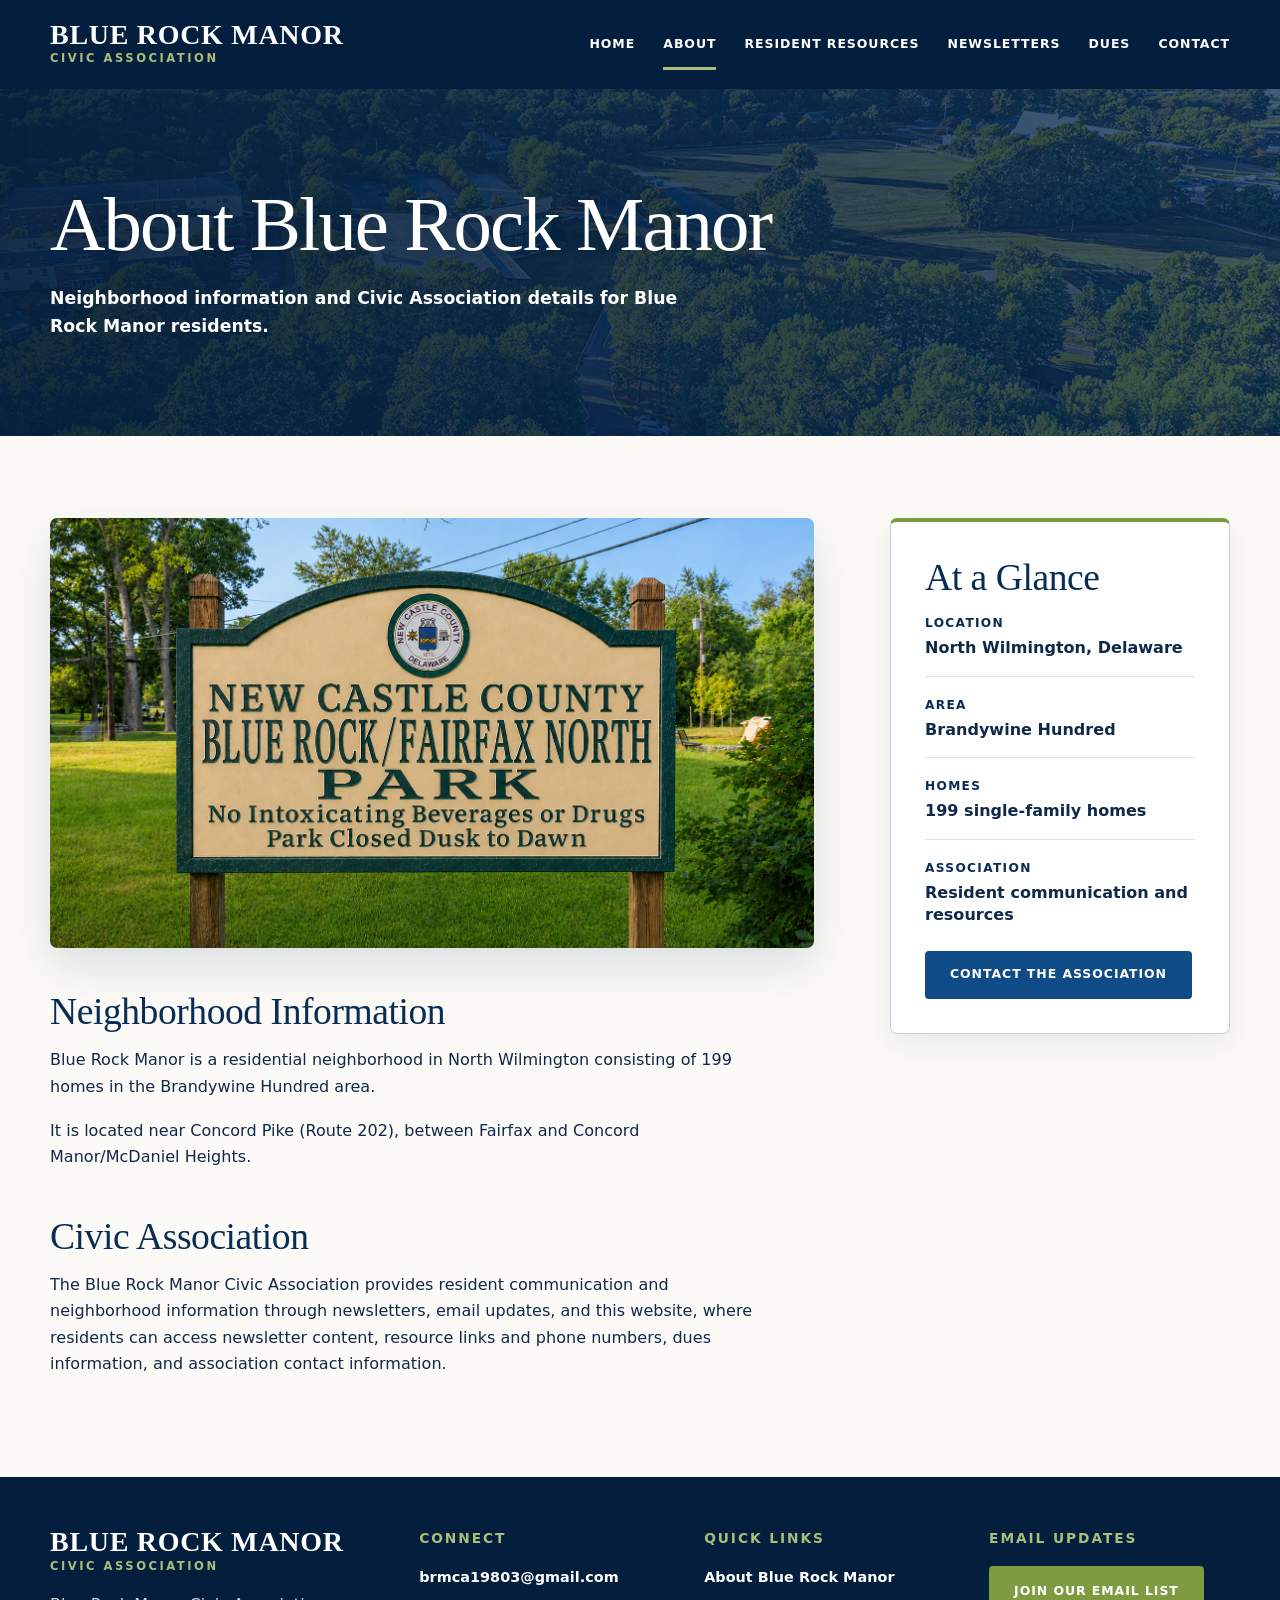
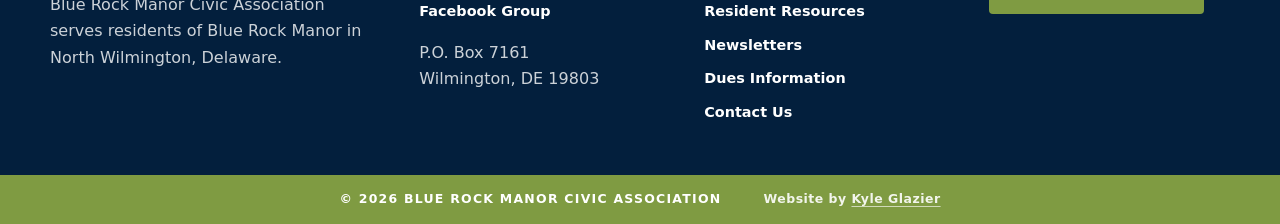
==== commit 56c6d872: "Link footer website credit" ====
--- a/pages/about.html
+++ b/pages/about.html
@@ -79,7 +79,7 @@
         <div><h3>Quick Links</h3><a href="about.html">About Blue Rock Manor</a><a href="resources.html">Resident Resources</a><a href="newsletters.html">Newsletters</a><a href="dues.html">Dues Information</a><a href="contact.html">Contact Us</a></div>
         <div><h3>Email Updates</h3><button id="signupBtn" class="btn btn-secondary" type="button">Join Our Email List</button></div>
       </div>
-      <div class="footer-bar"><span>&copy; 2026 Blue Rock Manor Civic Association</span><span class="footer-credit">Website design by Kyle Glazier</span></div>
+      <div class="footer-bar"><span>&copy; 2026 Blue Rock Manor Civic Association</span><span class="footer-credit">Website by <a href="mailto:kyleglazier@gmail.com">Kyle Glazier</a></span></div>
     </footer>
 
     <div id="signupModal" class="modal" aria-hidden="true">
--- a/styles/main.css
+++ b/styles/main.css
@@ -809,6 +809,17 @@
   text-transform: none;
 }
 
+.footer-credit a {
+  color: inherit;
+  text-decoration: underline;
+  text-decoration-color: rgba(255, 255, 255, 0.7);
+  text-underline-offset: 3px;
+}
+
+.footer-credit a:hover {
+  text-decoration-color: currentColor;
+}
+
 .modal {
   position: fixed;
   inset: 0;
